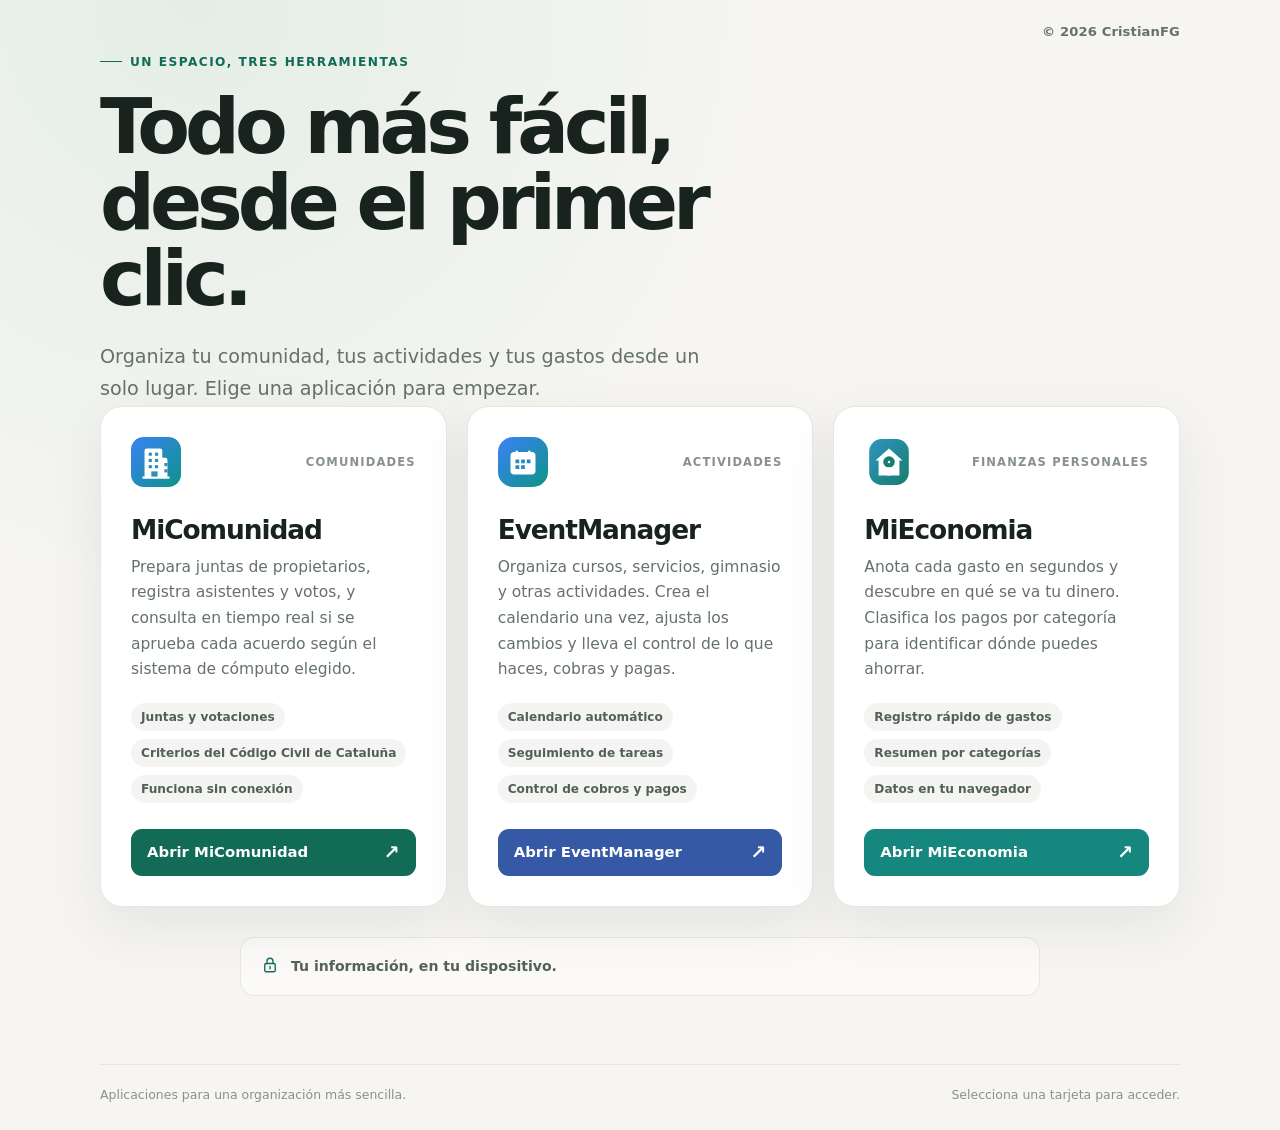
==== index.html @ 5365e288 "actualizacion" ====
<!doctype html>
<html lang="es">
<head>
  <meta charset="utf-8">
  <meta name="viewport" content="width=device-width, initial-scale=1">
  <meta name="theme-color" content="#f6f5f1">
  <meta name="description" content="Accede a MiComunidad para gestionar juntas, EventManager para organizar actividades y MiEconomia para controlar gastos.">
  <title>Mis aplicaciones</title>
  <style>
    :root {
      color-scheme: light;
      --ink: #18221f;
      --muted: #65716b;
      --paper: #f6f5f1;
      --card: #fff;
      --line: #e6e7e1;
      --green: #126b55;
      --green-dark: #0d503f;
      --blue: #3659a6;
      --blue-dark: #294786;
      --teal: #16877f;
      --teal-dark: #116c65;
      --shadow: 0 20px 55px rgba(28, 42, 36, .08);
    }
    * { box-sizing: border-box; }
    body {
      margin: 0;
      min-height: 100vh;
      background: radial-gradient(ellipse at 15% 0%, #e4eee6 0, transparent 36rem), var(--paper);
      color: var(--ink);
      font-family: Inter, ui-sans-serif, system-ui, -apple-system, BlinkMacSystemFont, "Segoe UI", sans-serif;
      -webkit-font-smoothing: antialiased;
    }
    .page { width: min(1080px, calc(100% - 40px)); margin: 0 auto; padding: 24px 0 28px; }
    header { display: flex; width: 100%; justify-content: flex-end; align-items: center; font-size: .82rem; font-weight: 650; letter-spacing: .01em; }
    .copyright { color: #65716b; text-align: right; }
    main { padding: 8px 0 68px; }
    .eyebrow { display: inline-flex; align-items: center; gap: 8px; margin: 0 0 20px; color: var(--green); font-size: .76rem; font-weight: 750; letter-spacing: .12em; text-transform: uppercase; }
    .eyebrow::before { content: ""; width: 22px; height: 1px; background: currentColor; }
    h1 { max-width: 760px; margin: 0; font-size: clamp(2.65rem, 6vw, 5.2rem); line-height: .99; letter-spacing: -.065em; font-weight: 730; }
    .intro { max-width: 620px; margin: 24px 0 0; color: var(--muted); font-size: clamp(1.03rem, 2vw, 1.2rem); line-height: 1.7; }
    .apps { display: grid; grid-template-columns: repeat(3, minmax(0, 1fr)); gap: 20px; }
    .card { display: flex; min-height: 348px; flex-direction: column; padding: 30px; overflow: hidden; background: var(--card); border: 1px solid var(--line); border-radius: 22px; box-shadow: var(--shadow); }
    .card-top { display: flex; align-items: center; justify-content: space-between; }
    .icon { display: grid; width: 50px; height: 50px; place-items: center; border-radius: 15px; }
    .icon svg { width: 50px; height: 50px; }
    .events .icon svg { width: 30px; height: 30px; }
    .community .icon { color: var(--green); background: transparent; }
    .events .icon { color: #fff; background: linear-gradient(135deg, #3b82f6, #0d9488); }
    .category { color: #88918b; font-size: .72rem; font-weight: 700; letter-spacing: .1em; text-transform: uppercase; }
    h2 { margin: 27px 0 10px; font-size: 1.65rem; letter-spacing: -.04em; }
    .description { margin: 0; color: var(--muted); line-height: 1.65; font-size: .97rem; }
    .features { display: flex; flex-wrap: wrap; gap: 8px; margin: 20px 0 26px; padding: 0; list-style: none; }
    .features li { padding: 7px 10px; color: #52605a; background: #f4f5f2; border-radius: 999px; font-size: .76rem; font-weight: 600; }
    .action { display: flex; align-items: center; justify-content: space-between; gap: 12px; width: 100%; margin-top: auto; padding: 14px 16px; color: #fff; border-radius: 11px; text-decoration: none; font-size: .93rem; font-weight: 700; transition: transform .16s ease, background .16s ease; }
    .community .action { background: var(--green); }
    .community .action:hover { background: var(--green-dark); }
    .events .action { background: var(--blue); }
    .events .action:hover { background: var(--blue-dark); }
    .action:hover { transform: translateY(-2px); }
    .action:focus-visible { outline: 3px solid #d3a62e; outline-offset: 3px; }
    .arrow { font-size: 1.2rem; line-height: 1; }
    .note { display: flex; align-items: flex-start; gap: 12px; max-width: 800px; margin: 30px auto 0; padding: 17px 20px; color: #53615a; border: 1px solid #e5e8e1; border-radius: 14px; background: rgba(255,255,255,.58); font-size: .88rem; line-height: 1.6; }
    .note svg { flex: none; width: 18px; height: 18px; margin-top: 1px; color: var(--green); }
    footer { display: flex; justify-content: space-between; gap: 16px; padding-top: 22px; color: #89918c; border-top: 1px solid var(--line); font-size: .78rem; }
    .economy .icon { background: transparent; }
    .economy .action { background: var(--teal); }
    .economy .action:hover { background: var(--teal-dark); }
    @media (max-width: 900px) { .apps { grid-template-columns: repeat(2, minmax(0, 1fr)); } }
    @media (max-width: 700px) {
      .page { width: min(100% - 28px, 540px); padding-top: 20px; }
      main { padding: 8px 0 42px; }
      .apps { grid-template-columns: 1fr; }
      .card { min-height: 0; padding: 24px; }
      h2 { margin-top: 22px; }
      footer { flex-direction: column; gap: 5px; }
    }
    @media (prefers-reduced-motion: reduce) { *, *::before, *::after { scroll-behavior: auto !important; transition-duration: .01ms !important; } }
  </style>
</head>
<body>
  <div class="page">
    <header class="copyright">© 2026 CristianFG</header>

    <main>
      <p class="eyebrow">Un espacio, tres herramientas</p>
      <h1>Todo más fácil,<br>desde el primer clic.</h1>
      <p class="intro">Organiza tu comunidad, tus actividades y tus gastos desde un solo lugar. Elige una aplicación para empezar.</p>

      <section class="apps" aria-label="Aplicaciones disponibles">
        <article class="card community">
          <div class="card-top">
            <span class="icon" aria-hidden="true">
              <svg xmlns="http://www.w3.org/2000/svg" viewBox="0 0 48 48" aria-hidden="true"><defs><linearGradient id="community-gradient" x1="0" y1="0" x2="1" y2="1"><stop offset="0" stop-color="#3b82f6"/><stop offset="1" stop-color="#0d9488"/></linearGradient></defs><rect width="48" height="48" rx="12" fill="url(#community-gradient)"/><path fill="#fff" d="M13 38V13a2 2 0 0 1 2-2h13a2 2 0 0 1 2 2v7h3a2 2 0 0 1 2 2v16h2v2H11v-2z"/><g fill="#2b8fb8"><rect x="17" y="15" width="3" height="3"/><rect x="23" y="15" width="3" height="3"/><rect x="17" y="21" width="3" height="3"/><rect x="23" y="21" width="3" height="3"/><rect x="17" y="27" width="3" height="3"/><rect x="23" y="27" width="3" height="3"/><rect x="32" y="25" width="3" height="3"/><rect x="32" y="31" width="3" height="3"/><rect x="19.5" y="33" width="6" height="5"/></g></svg>
            </span>
            <span class="category">Comunidades</span>
          </div>
          <h2>MiComunidad</h2>
          <p class="description">Prepara juntas de propietarios, registra asistentes y votos, y consulta en tiempo real si se aprueba cada acuerdo según el sistema de cómputo elegido.</p>
          <ul class="features" aria-label="Características">
            <li>Juntas y votaciones</li><li>Criterios del Código Civil de Cataluña</li><li>Funciona sin conexión</li>
          </ul>
          <a class="action" href="./docs/micomunidad/MiComunidad_Demo_Vo.html"><span>Abrir MiComunidad</span><span class="arrow" aria-hidden="true">↗</span></a>
        </article>

        <article class="card events">
          <div class="card-top">
            <span class="icon" aria-hidden="true">
              <svg viewBox="0 0 24 24" width="30" height="30" fill="#fff" fill-rule="evenodd" aria-hidden="true"><path d="M6 4V3h2v1h8V3h2v1h1a3 3 0 0 1 3 3v12a3 3 0 0 1-3 3H5a3 3 0 0 1-3-3V7a3 3 0 0 1 3-3h1ZM6 10h3v3H6ZM10.5 10h3v3h-3ZM15 10h3v3h-3ZM6 14.5h3v3H6ZM10.5 14.5h3v3h-3Z"/></svg>
            </span>
            <span class="category">Actividades</span>
          </div>
          <h2>EventManager</h2>
          <p class="description">Organiza cursos, servicios, gimnasio y otras actividades. Crea el calendario una vez, ajusta los cambios y lleva el control de lo que haces, cobras y pagas.</p>
          <ul class="features" aria-label="Características">
            <li>Calendario automático</li><li>Seguimiento de tareas</li><li>Control de cobros y pagos</li>
          </ul>
          <a class="action" href="./docs/eventmanager/EventManager_Demo_Vo.html"><span>Abrir EventManager</span><span class="arrow" aria-hidden="true">↗</span></a>
        </article>
        <article class="card economy">
          <div class="card-top">
            <span class="icon" aria-hidden="true">
              <svg xmlns="http://www.w3.org/2000/svg" viewBox="0 0 48 48" aria-hidden="true"><defs><linearGradient id="economy-gradient" x1="0" y1="0" x2="1" y2="1"><stop offset="0" stop-color="#3193c2"/><stop offset="1" stop-color="#147f6d"/></linearGradient></defs><rect x="5" y="2" width="38" height="44" rx="12" fill="url(#economy-gradient)"/><path fill="#fff" d="M11 22.5 24 11l13 11.5h-3V37H14V22.5z"/><circle cx="24" cy="24" r="5.5" fill="#147f6d"/><path fill="#fff" d="M22 29h4v8h-4z"/><circle cx="24" cy="24" r="1.2" fill="#fff"/></svg>
            </span>
            <span class="category">Finanzas personales</span>
          </div>
          <h2>MiEconomia</h2>
          <p class="description">Anota cada gasto en segundos y descubre en qué se va tu dinero. Clasifica los pagos por categoría para identificar dónde puedes ahorrar.</p>
          <ul class="features" aria-label="Características">
            <li>Registro rápido de gastos</li><li>Resumen por categorías</li><li>Datos en tu navegador</li>
          </ul>
          <a class="action" href="./docs/mieconomia/MiEconomia_Vo.html"><span>Abrir MiEconomia</span><span class="arrow" aria-hidden="true">↗</span></a>
        </article>
      </section>

      <aside class="note">
        <svg viewBox="0 0 24 24" fill="none" stroke="currentColor" stroke-width="1.8" stroke-linecap="round" stroke-linejoin="round" aria-hidden="true"><rect x="5" y="10" width="14" height="11" rx="2"/><path d="M8 10V7a4 4 0 1 1 8 0v3M12 14v3"/></svg>
        <span><strong>Tu información, en tu dispositivo.</strong></span>
      </aside>
    </main>

    <footer>
      <span>Aplicaciones para una organización más sencilla.</span>
      <span>Selecciona una tarjeta para acceder.</span>
    </footer>
  </div>
</body>
</html>
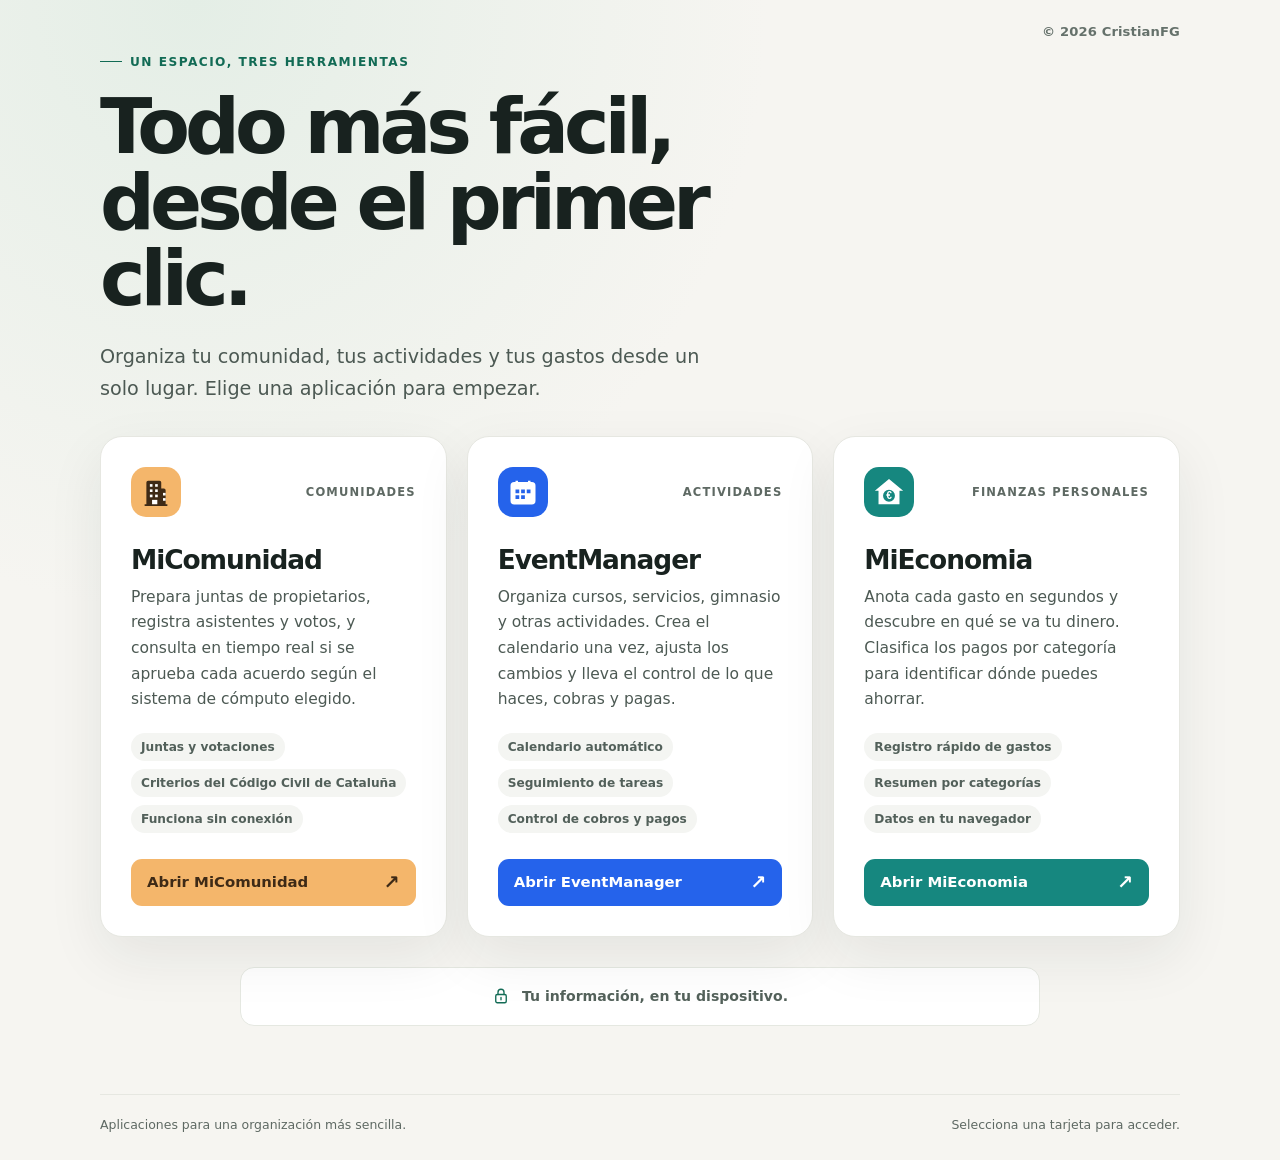
==== commit ef403856: "actualizacion" ====
--- a/index.html
+++ b/index.html
@@ -10,7 +10,7 @@
     :root {
       color-scheme: light;
       --ink: #18221f;
-      --muted: #65716b;
+      --muted: #4c5953;
       --paper: #f6f5f1;
       --card: #fff;
       --line: #e6e7e1;
@@ -39,33 +39,34 @@
     .eyebrow::before { content: ""; width: 22px; height: 1px; background: currentColor; }
     h1 { max-width: 760px; margin: 0; font-size: clamp(2.65rem, 6vw, 5.2rem); line-height: .99; letter-spacing: -.065em; font-weight: 730; }
     .intro { max-width: 620px; margin: 24px 0 0; color: var(--muted); font-size: clamp(1.03rem, 2vw, 1.2rem); line-height: 1.7; }
-    .apps { display: grid; grid-template-columns: repeat(3, minmax(0, 1fr)); gap: 20px; }
+    .apps { display: grid; grid-template-columns: repeat(3, minmax(0, 1fr)); gap: 20px; margin-top: 30px; }
     .card { display: flex; min-height: 348px; flex-direction: column; padding: 30px; overflow: hidden; background: var(--card); border: 1px solid var(--line); border-radius: 22px; box-shadow: var(--shadow); }
     .card-top { display: flex; align-items: center; justify-content: space-between; }
-    .icon { display: grid; width: 50px; height: 50px; place-items: center; border-radius: 15px; }
-    .icon svg { width: 50px; height: 50px; }
-    .events .icon svg { width: 30px; height: 30px; }
-    .community .icon { color: var(--green); background: transparent; }
-    .events .icon { color: #fff; background: linear-gradient(135deg, #3b82f6, #0d9488); }
-    .category { color: #88918b; font-size: .72rem; font-weight: 700; letter-spacing: .1em; text-transform: uppercase; }
+    .icon { display: grid; flex: 0 0 50px; width: 50px; height: 50px; place-items: center; overflow: hidden; border-radius: 15px; }
+    .icon svg { width: 30px; height: 30px; }
+    .community .icon svg { width: 42px; height: 42px; }
+    .economy .icon svg { width: 34px; height: 34px; }
+    .community .icon { color: #3e2a16; background: #f4b66b; }
+    .events .icon { color: #fff; background: #2563eb; }
+    .category { color: #5e6963; font-size: .72rem; font-weight: 700; letter-spacing: .1em; text-transform: uppercase; }
     h2 { margin: 27px 0 10px; font-size: 1.65rem; letter-spacing: -.04em; }
     .description { margin: 0; color: var(--muted); line-height: 1.65; font-size: .97rem; }
     .features { display: flex; flex-wrap: wrap; gap: 8px; margin: 20px 0 26px; padding: 0; list-style: none; }
     .features li { padding: 7px 10px; color: #52605a; background: #f4f5f2; border-radius: 999px; font-size: .76rem; font-weight: 600; }
-    .action { display: flex; align-items: center; justify-content: space-between; gap: 12px; width: 100%; margin-top: auto; padding: 14px 16px; color: #fff; border-radius: 11px; text-decoration: none; font-size: .93rem; font-weight: 700; transition: transform .16s ease, background .16s ease; }
-    .community .action { background: var(--green); }
-    .community .action:hover { background: var(--green-dark); }
-    .events .action { background: var(--blue); }
-    .events .action:hover { background: var(--blue-dark); }
-    .action:hover { transform: translateY(-2px); }
+    .action { display: flex; align-items: center; justify-content: space-between; gap: 12px; width: 100%; margin-top: auto; padding: 14px 16px; color: #fff; border-radius: 11px; text-decoration: none; font-size: .93rem; font-weight: 700; transition: transform .16s ease, background .16s ease, box-shadow .16s ease; }
+    .community .action { color: #3e2a16; background: #f4b66b; }
+    .community .action:hover { background: #c66b16; }
+    .events .action { background: #2563eb; }
+    .events .action:hover { background: #123b9c; }
+    .action:hover { transform: translateY(-2px); outline: 2px solid #18221f; outline-offset: 2px; }
     .action:focus-visible { outline: 3px solid #d3a62e; outline-offset: 3px; }
     .arrow { font-size: 1.2rem; line-height: 1; }
-    .note { display: flex; align-items: flex-start; gap: 12px; max-width: 800px; margin: 30px auto 0; padding: 17px 20px; color: #53615a; border: 1px solid #e5e8e1; border-radius: 14px; background: rgba(255,255,255,.58); font-size: .88rem; line-height: 1.6; }
-    .note svg { flex: none; width: 18px; height: 18px; margin-top: 1px; color: var(--green); }
-    footer { display: flex; justify-content: space-between; gap: 16px; padding-top: 22px; color: #89918c; border-top: 1px solid var(--line); font-size: .78rem; }
-    .economy .icon { background: transparent; }
+    .note { display: flex; align-items: center; justify-content: center; gap: 12px; text-align: center; max-width: 800px; margin: 30px auto 0; padding: 17px 20px; color: #53615a; border: 1px solid #e5e8e1; border-radius: 14px; background: #fff; font-size: .88rem; line-height: 1.6; }
+    .note svg { flex: none; width: 18px; height: 18px; margin-top: 0; color: var(--green); }
+    footer { display: flex; justify-content: space-between; gap: 16px; padding-top: 22px; color: #5e6963; border-top: 1px solid var(--line); font-size: .78rem; }
+    .economy .icon { color: #fff; background: var(--teal); }
     .economy .action { background: var(--teal); }
-    .economy .action:hover { background: var(--teal-dark); }
+    .economy .action:hover { background: #07554f; }
     @media (max-width: 900px) { .apps { grid-template-columns: repeat(2, minmax(0, 1fr)); } }
     @media (max-width: 700px) {
       .page { width: min(100% - 28px, 540px); padding-top: 20px; }
@@ -91,7 +92,7 @@
         <article class="card community">
           <div class="card-top">
             <span class="icon" aria-hidden="true">
-              <svg xmlns="http://www.w3.org/2000/svg" viewBox="0 0 48 48" aria-hidden="true"><defs><linearGradient id="community-gradient" x1="0" y1="0" x2="1" y2="1"><stop offset="0" stop-color="#3b82f6"/><stop offset="1" stop-color="#0d9488"/></linearGradient></defs><rect width="48" height="48" rx="12" fill="url(#community-gradient)"/><path fill="#fff" d="M13 38V13a2 2 0 0 1 2-2h13a2 2 0 0 1 2 2v7h3a2 2 0 0 1 2 2v16h2v2H11v-2z"/><g fill="#2b8fb8"><rect x="17" y="15" width="3" height="3"/><rect x="23" y="15" width="3" height="3"/><rect x="17" y="21" width="3" height="3"/><rect x="23" y="21" width="3" height="3"/><rect x="17" y="27" width="3" height="3"/><rect x="23" y="27" width="3" height="3"/><rect x="32" y="25" width="3" height="3"/><rect x="32" y="31" width="3" height="3"/><rect x="19.5" y="33" width="6" height="5"/></g></svg>
+              <svg xmlns="http://www.w3.org/2000/svg" viewBox="0 0 48 48" aria-hidden="true"><path fill="#3e2a16" d="M13 38V13a2 2 0 0 1 2-2h13a2 2 0 0 1 2 2v7h3a2 2 0 0 1 2 2v16h2v2H11v-2z"/><g fill="#fff"><rect x="17" y="15" width="3" height="3"/><rect x="23" y="15" width="3" height="3"/><rect x="17" y="21" width="3" height="3"/><rect x="23" y="21" width="3" height="3"/><rect x="17" y="27" width="3" height="3"/><rect x="23" y="27" width="3" height="3"/><rect x="32" y="25" width="3" height="3"/><rect x="32" y="31" width="3" height="3"/><rect x="19.5" y="33" width="6" height="5"/></g></svg>
             </span>
             <span class="category">Comunidades</span>
           </div>
@@ -120,7 +121,7 @@
         <article class="card economy">
           <div class="card-top">
             <span class="icon" aria-hidden="true">
-              <svg xmlns="http://www.w3.org/2000/svg" viewBox="0 0 48 48" aria-hidden="true"><defs><linearGradient id="economy-gradient" x1="0" y1="0" x2="1" y2="1"><stop offset="0" stop-color="#3193c2"/><stop offset="1" stop-color="#147f6d"/></linearGradient></defs><rect x="5" y="2" width="38" height="44" rx="12" fill="url(#economy-gradient)"/><path fill="#fff" d="M11 22.5 24 11l13 11.5h-3V37H14V22.5z"/><circle cx="24" cy="24" r="5.5" fill="#147f6d"/><path fill="#fff" d="M22 29h4v8h-4z"/><circle cx="24" cy="24" r="1.2" fill="#fff"/></svg>
+              <svg xmlns="http://www.w3.org/2000/svg" viewBox="0 0 24 24" aria-hidden="true"><path fill="#fff" fill-rule="evenodd" d="M12 2.8 2 11.2h2.6v9.4h14.8v-9.4H22zM12 10.4a4.2 4.2 0 1 0 0 8.4 4.2 4.2 0 1 0 0-8.4z"/><text x="12" y="17.25" fill="#fff" font-family="Arial, sans-serif" font-size="7.2" font-weight="700" text-anchor="middle">€</text></svg>
             </span>
             <span class="category">Finanzas personales</span>
           </div>
@@ -157,3 +158,11 @@
 
 
 
+
+
+
+
+
+
+
+
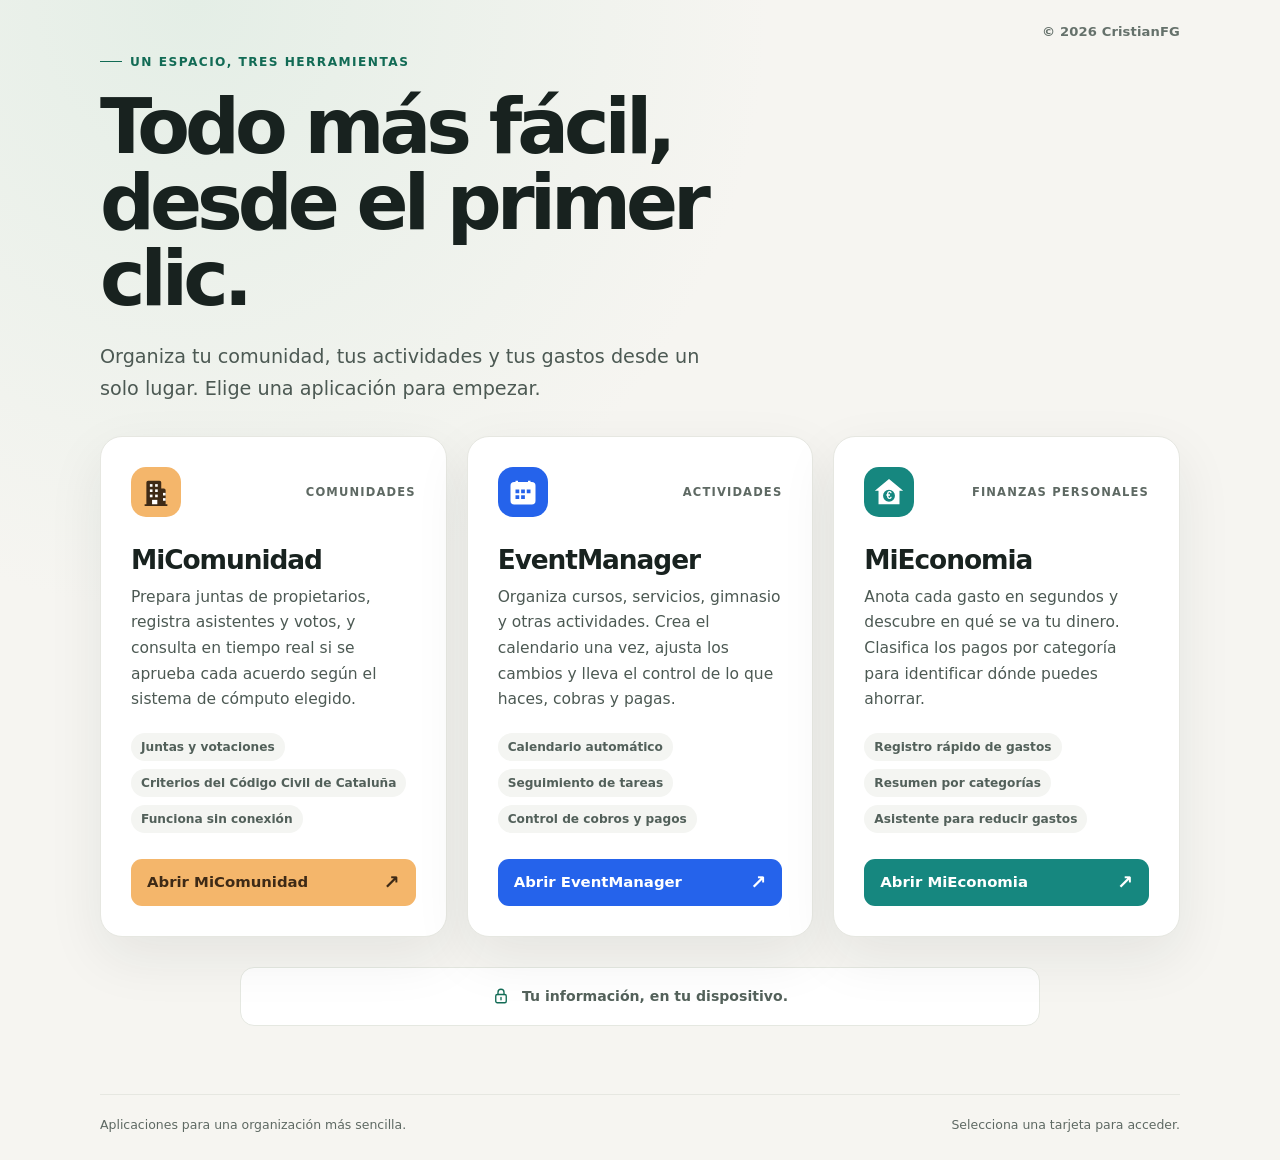
==== commit ac9ffdb7: "Only DEMO version" ====
--- a/index.html
+++ b/index.html
@@ -128,9 +128,9 @@
           <h2>MiEconomia</h2>
           <p class="description">Anota cada gasto en segundos y descubre en qué se va tu dinero. Clasifica los pagos por categoría para identificar dónde puedes ahorrar.</p>
           <ul class="features" aria-label="Características">
-            <li>Registro rápido de gastos</li><li>Resumen por categorías</li><li>Datos en tu navegador</li>
+            <li>Registro rápido de gastos</li><li>Resumen por categorías</li><li>Asistente para reducir gastos</li>
           </ul>
-          <a class="action" href="./docs/mieconomia/MiEconomia_Vo.html"><span>Abrir MiEconomia</span><span class="arrow" aria-hidden="true">↗</span></a>
+          <a class="action" href="./docs/mieconomia/MiEconomia_Demo.html"><span>Abrir MiEconomia</span><span class="arrow" aria-hidden="true">↗</span></a>
         </article>
       </section>
 
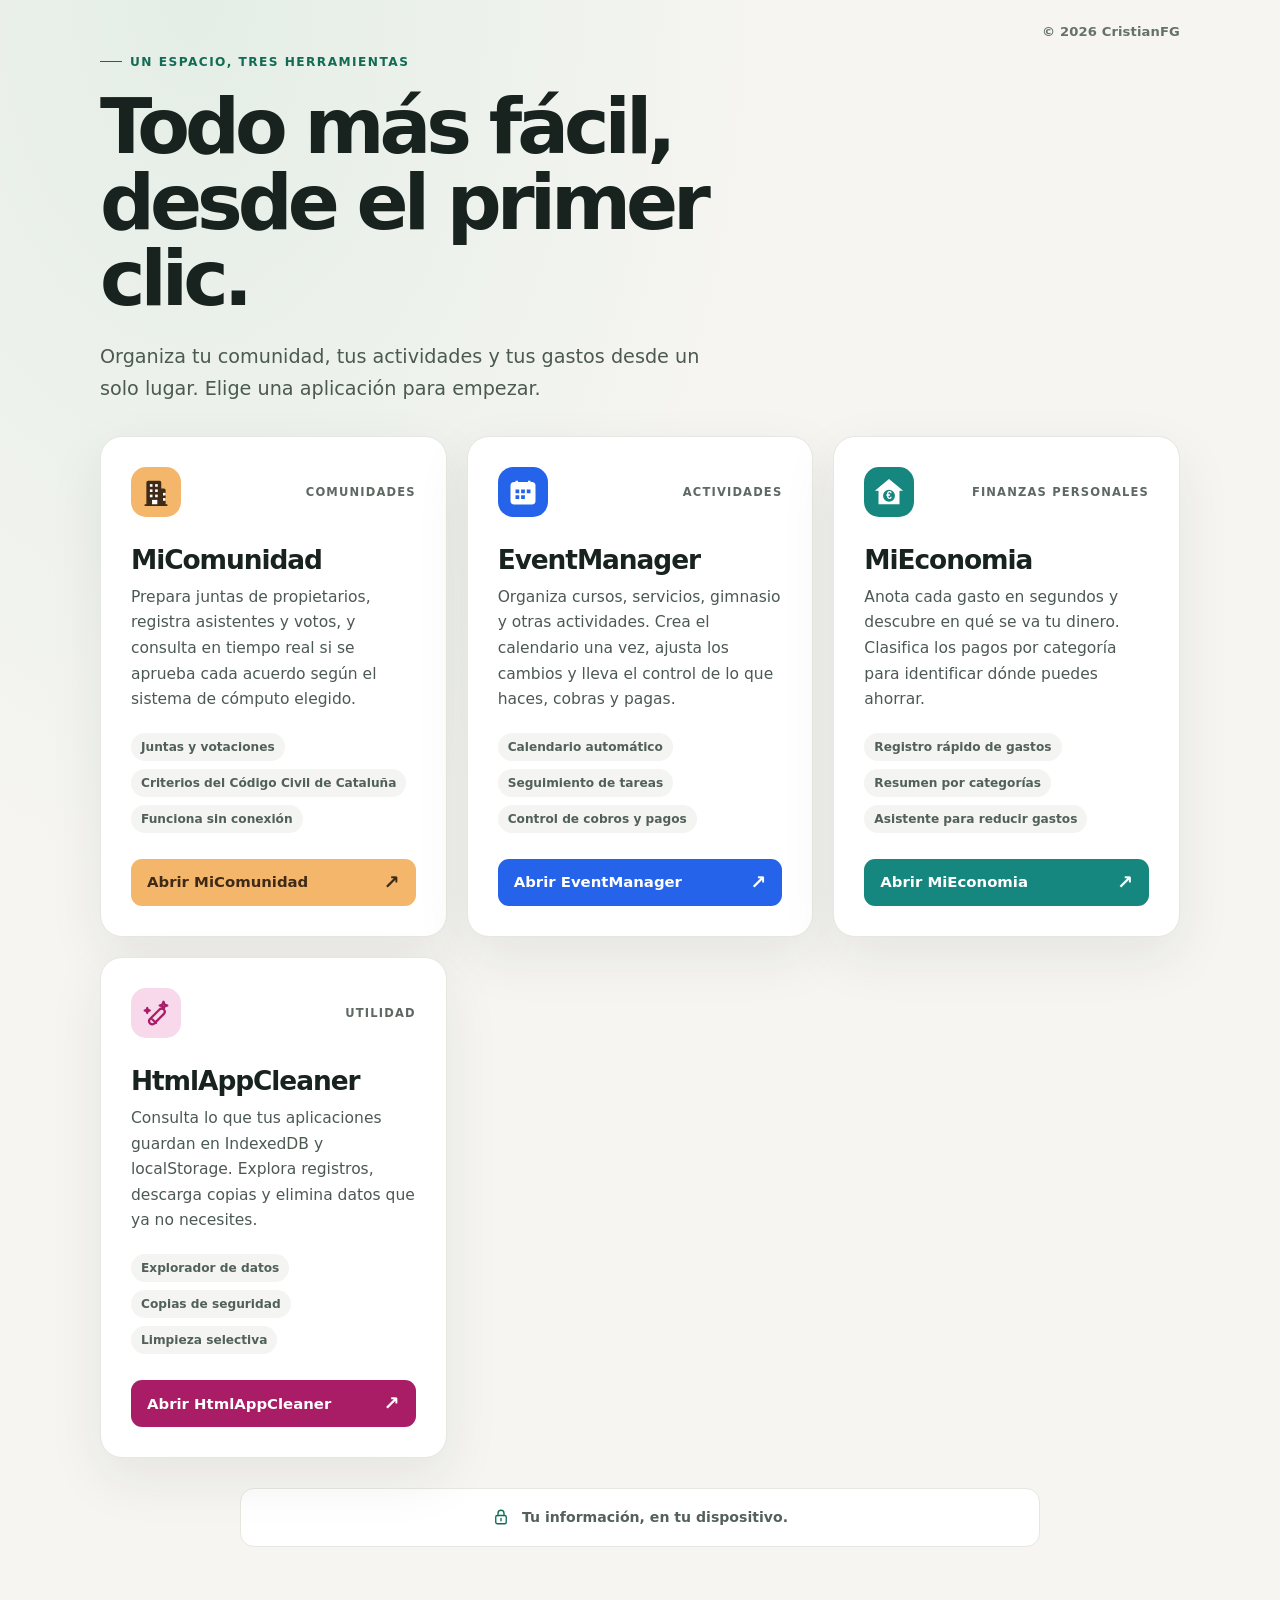
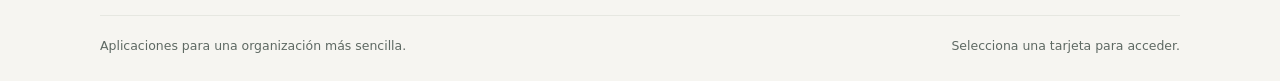
==== commit bd6c0dac: "Primera subida de HtmlAppCleaner" ====
--- a/index.html
+++ b/index.html
@@ -130,7 +130,21 @@
           <ul class="features" aria-label="Características">
             <li>Registro rápido de gastos</li><li>Resumen por categorías</li><li>Asistente para reducir gastos</li>
           </ul>
-          <a class="action" href="./docs/mieconomia/MiEconomia_Demo.html"><span>Abrir MiEconomia</span><span class="arrow" aria-hidden="true">↗</span></a>
+          <a class="action" href="./docs/mieconomia/MiEconomia_Demo_Vo.html"><span>Abrir MiEconomia</span><span class="arrow" aria-hidden="true">↗</span></a>
+        </article>
+        <article class="card" style="--green:#a91d67">
+          <div class="card-top">
+            <span class="icon" style="color:#a91d67;background:#f8d9eb" aria-hidden="true">
+              <svg viewBox="0 0 24 24" fill="none" stroke="currentColor" stroke-width="1.8" stroke-linecap="round" stroke-linejoin="round"><path d="m7 17 8-8a2.5 2.5 0 0 1 3.5 3.5l-8 8A2.5 2.5 0 0 1 7 17Zm1-1 4 4M18 3l.8 2.2L21 6l-2.2.8L18 9l-.8-2.2L15 6l2.2-.8L18 3ZM5 8l.5 1.5L7 10l-1.5.5L5 12l-.5-1.5L3 10l1.5-.5L5 8Z"/></svg>
+            </span>
+            <span class="category">Utilidad</span>
+          </div>
+          <h2>HtmlAppCleaner</h2>
+          <p class="description">Consulta lo que tus aplicaciones guardan en IndexedDB y localStorage. Explora registros, descarga copias y elimina datos que ya no necesites.</p>
+          <ul class="features" aria-label="Características">
+            <li>Explorador de datos</li><li>Copias de seguridad</li><li>Limpieza selectiva</li>
+          </ul>
+          <a class="action" style="background:#a91d67" href="./docs/htmlappcleaner/HtmlAppCleaner.html"><span>Abrir HtmlAppCleaner</span><span class="arrow" aria-hidden="true">↗</span></a>
         </article>
       </section>
 
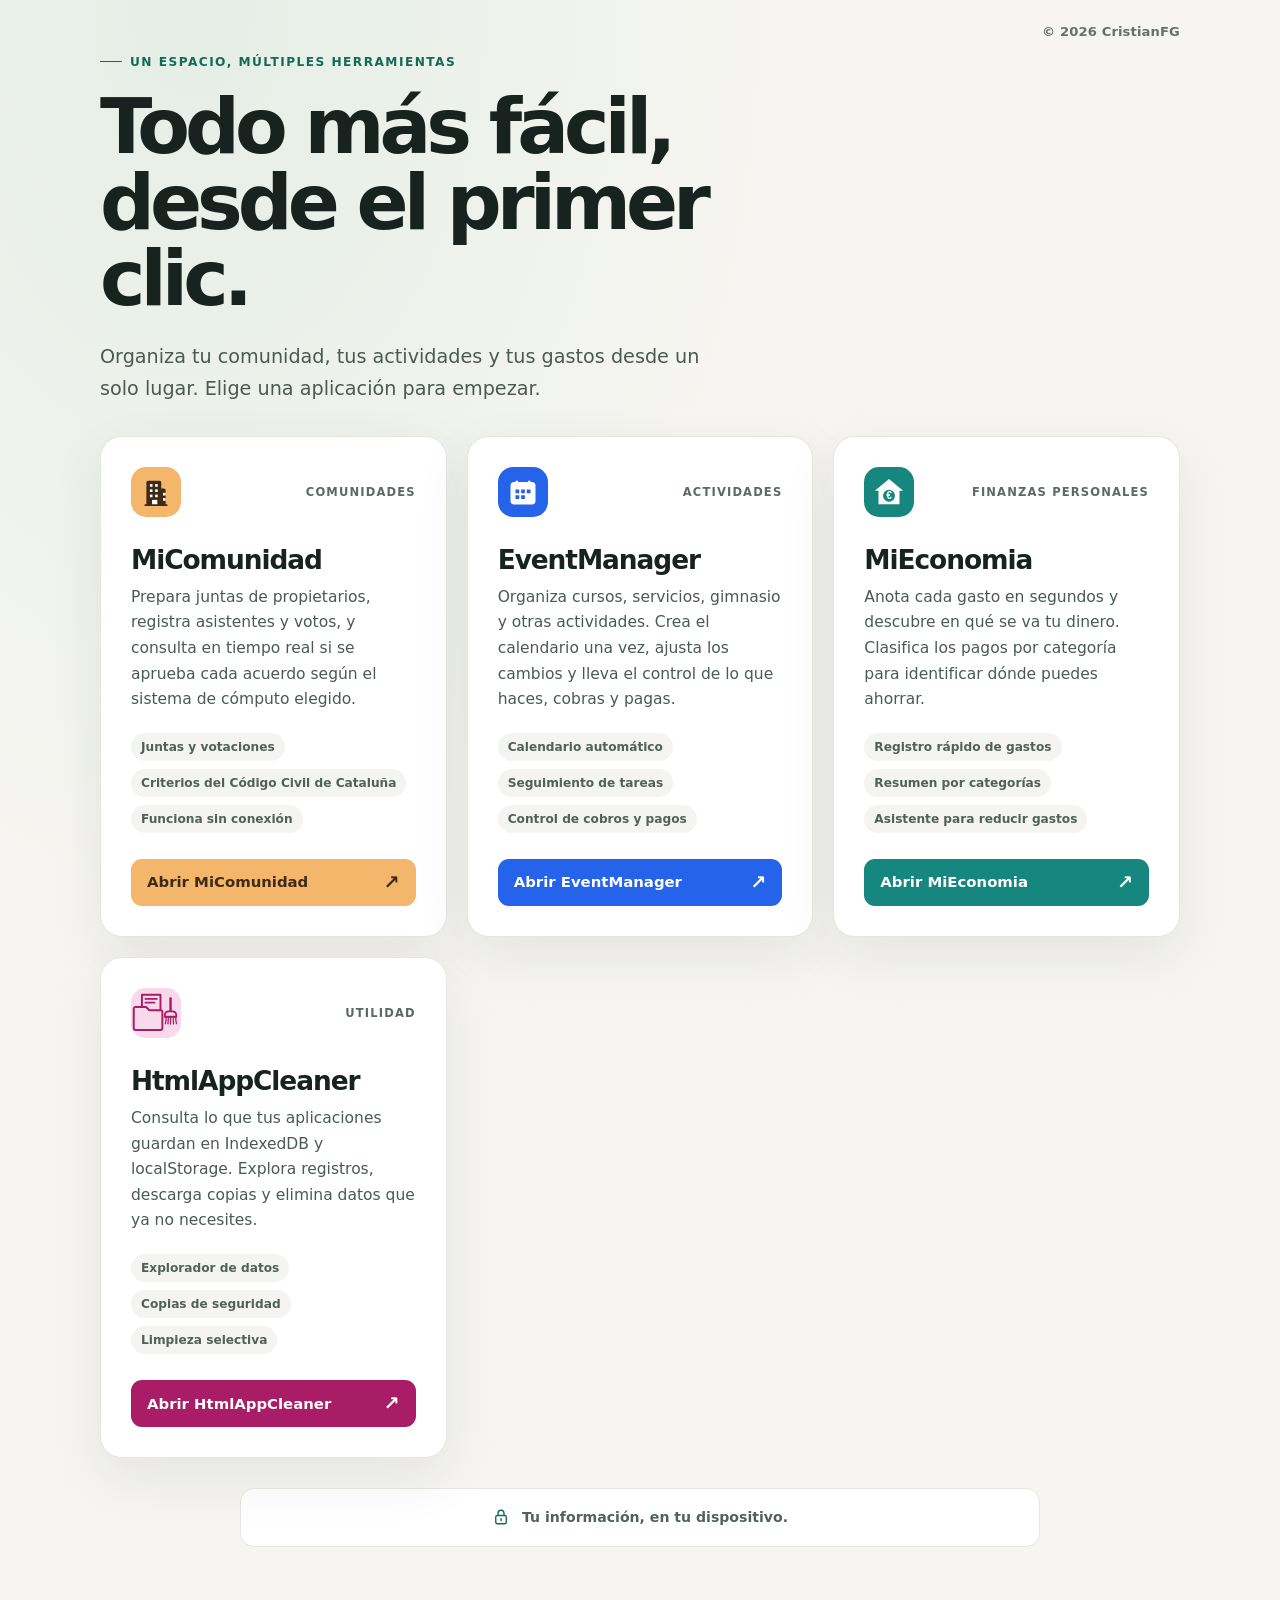
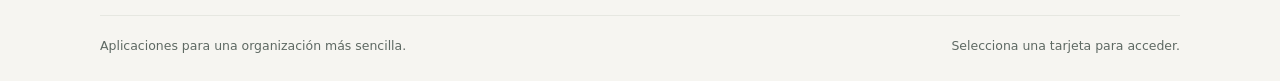
==== commit e2614f6d: "Update index.html" ====
--- a/index.html
+++ b/index.html
@@ -84,7 +84,7 @@
     <header class="copyright">© 2026 CristianFG</header>
 
     <main>
-      <p class="eyebrow">Un espacio, tres herramientas</p>
+      <p class="eyebrow">Un espacio, múltiples herramientas</p>
       <h1>Todo más fácil,<br>desde el primer clic.</h1>
       <p class="intro">Organiza tu comunidad, tus actividades y tus gastos desde un solo lugar. Elige una aplicación para empezar.</p>
 
@@ -135,7 +135,7 @@
         <article class="card" style="--green:#a91d67">
           <div class="card-top">
             <span class="icon" style="color:#a91d67;background:#f8d9eb" aria-hidden="true">
-              <svg viewBox="0 0 24 24" fill="none" stroke="currentColor" stroke-width="1.8" stroke-linecap="round" stroke-linejoin="round"><path d="m7 17 8-8a2.5 2.5 0 0 1 3.5 3.5l-8 8A2.5 2.5 0 0 1 7 17Zm1-1 4 4M18 3l.8 2.2L21 6l-2.2.8L18 9l-.8-2.2L15 6l2.2-.8L18 3ZM5 8l.5 1.5L7 10l-1.5.5L5 12l-.5-1.5L3 10l1.5-.5L5 8Z"/></svg>
+              <img src="./docs/htmlappcleaner/icons/htmlappcleaner.svg" alt="" style="display:block;width:50px;height:50px">
             </span>
             <span class="category">Utilidad</span>
           </div>
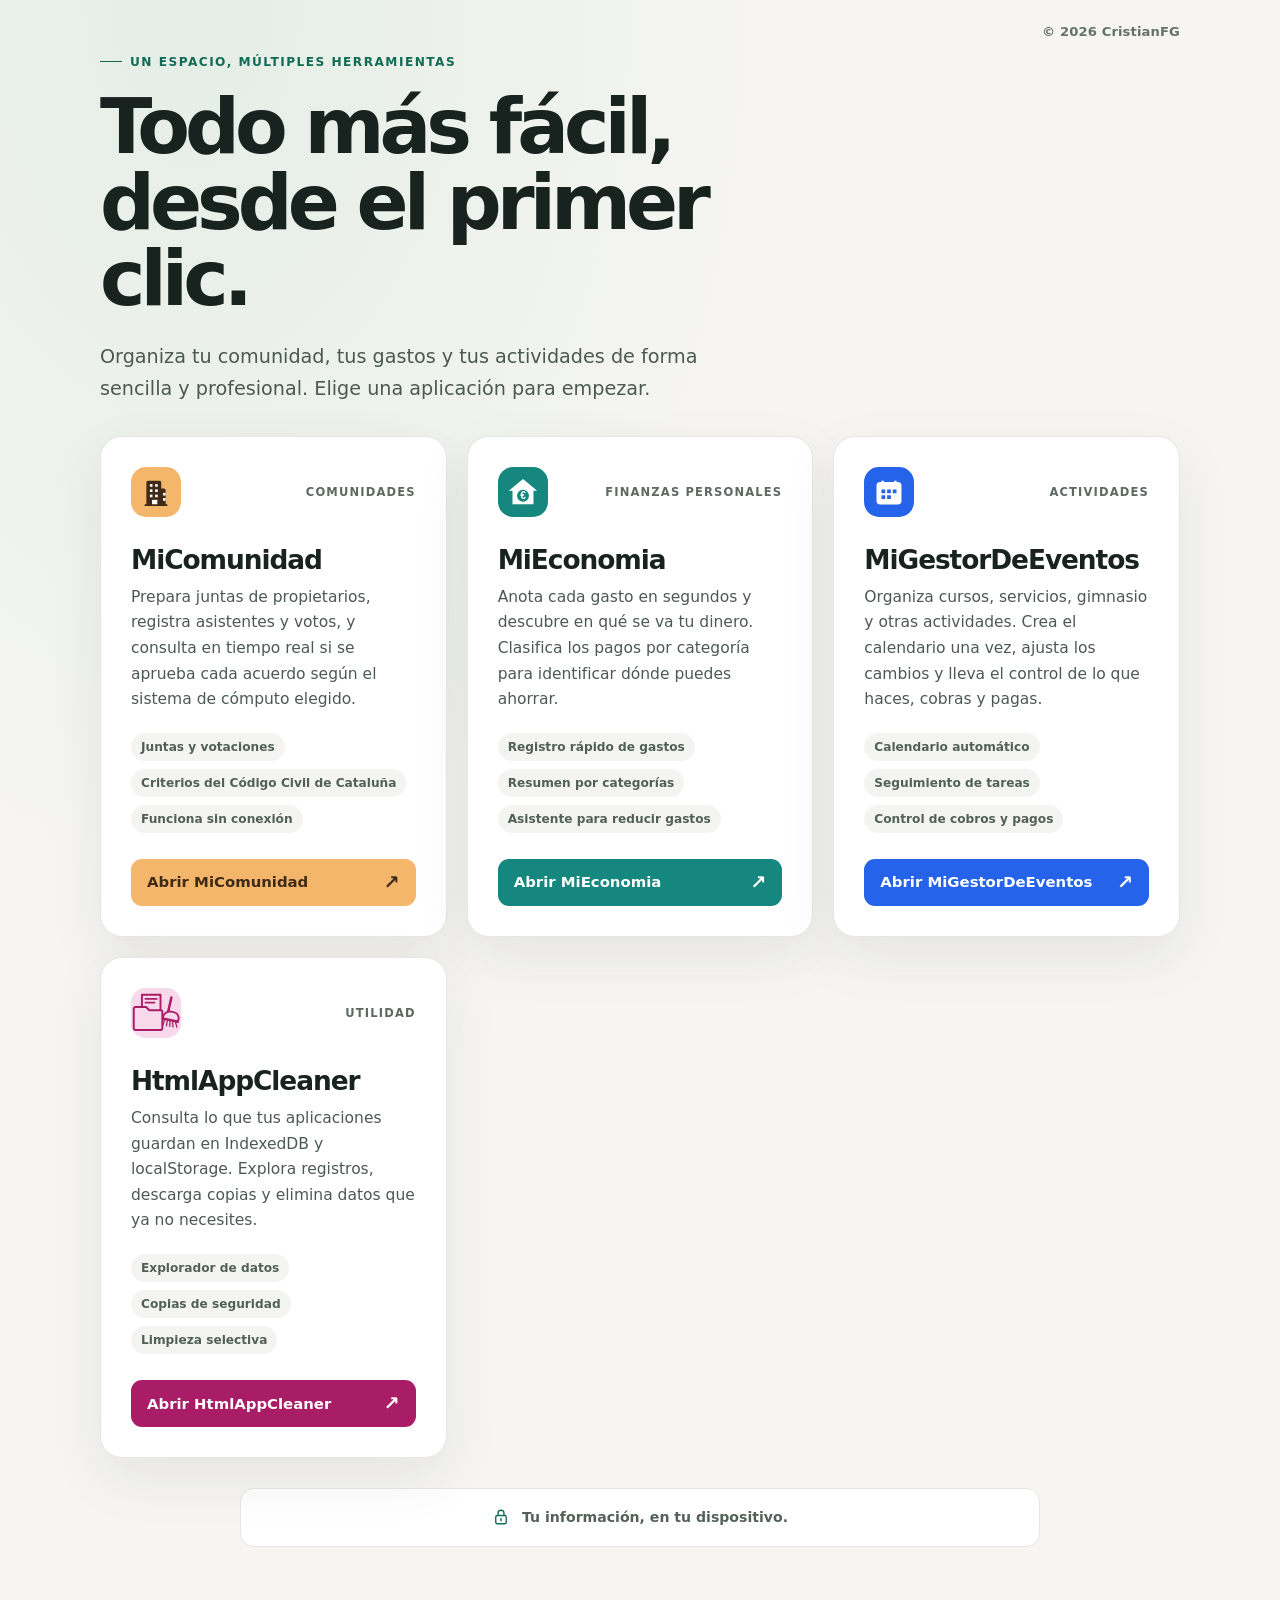
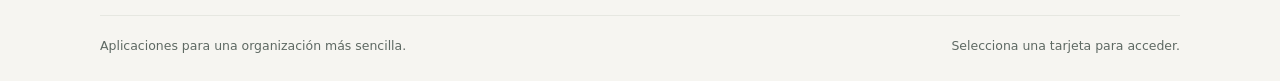
==== commit 53112f03: "Subo las versiones PWA de todas las aplicaciones" ====
--- a/index.html
+++ b/index.html
@@ -4,7 +4,7 @@
   <meta charset="utf-8">
   <meta name="viewport" content="width=device-width, initial-scale=1">
   <meta name="theme-color" content="#f6f5f1">
-  <meta name="description" content="Accede a MiComunidad para gestionar juntas, EventManager para organizar actividades y MiEconomia para controlar gastos.">
+  <meta name="description" content="Accede a MiComunidad para gestionar juntas, MiEconomia para controlar gastos, MiGestorDeEventos para organizar actividades y HtmlAppCleaner para gestionar datos de aplicaciones.">
   <title>Mis aplicaciones</title>
   <style>
     :root {
@@ -86,7 +86,7 @@
     <main>
       <p class="eyebrow">Un espacio, múltiples herramientas</p>
       <h1>Todo más fácil,<br>desde el primer clic.</h1>
-      <p class="intro">Organiza tu comunidad, tus actividades y tus gastos desde un solo lugar. Elige una aplicación para empezar.</p>
+      <p class="intro">Organiza tu comunidad, tus gastos y tus actividades de forma sencilla y profesional. Elige una aplicación para empezar.</p>
 
       <section class="apps" aria-label="Aplicaciones disponibles">
         <article class="card community">
@@ -101,23 +101,9 @@
           <ul class="features" aria-label="Características">
             <li>Juntas y votaciones</li><li>Criterios del Código Civil de Cataluña</li><li>Funciona sin conexión</li>
           </ul>
-          <a class="action" href="./docs/micomunidad/MiComunidad_Demo_Vo.html"><span>Abrir MiComunidad</span><span class="arrow" aria-hidden="true">↗</span></a>
+          <a class="action" href="./docs/micomunidad_pwa/micomunidad_demo/MiComunidad_Demo.html" target="MiComunidad"><span>Abrir MiComunidad</span><span class="arrow" aria-hidden="true">↗</span></a>
         </article>
 
-        <article class="card events">
-          <div class="card-top">
-            <span class="icon" aria-hidden="true">
-              <svg viewBox="0 0 24 24" width="30" height="30" fill="#fff" fill-rule="evenodd" aria-hidden="true"><path d="M6 4V3h2v1h8V3h2v1h1a3 3 0 0 1 3 3v12a3 3 0 0 1-3 3H5a3 3 0 0 1-3-3V7a3 3 0 0 1 3-3h1ZM6 10h3v3H6ZM10.5 10h3v3h-3ZM15 10h3v3h-3ZM6 14.5h3v3H6ZM10.5 14.5h3v3h-3Z"/></svg>
-            </span>
-            <span class="category">Actividades</span>
-          </div>
-          <h2>EventManager</h2>
-          <p class="description">Organiza cursos, servicios, gimnasio y otras actividades. Crea el calendario una vez, ajusta los cambios y lleva el control de lo que haces, cobras y pagas.</p>
-          <ul class="features" aria-label="Características">
-            <li>Calendario automático</li><li>Seguimiento de tareas</li><li>Control de cobros y pagos</li>
-          </ul>
-          <a class="action" href="./docs/eventmanager/EventManager_Demo_Vo.html"><span>Abrir EventManager</span><span class="arrow" aria-hidden="true">↗</span></a>
-        </article>
         <article class="card economy">
           <div class="card-top">
             <span class="icon" aria-hidden="true">
@@ -130,12 +116,28 @@
           <ul class="features" aria-label="Características">
             <li>Registro rápido de gastos</li><li>Resumen por categorías</li><li>Asistente para reducir gastos</li>
           </ul>
-          <a class="action" href="./docs/mieconomia/MiEconomia_Demo_Vo.html"><span>Abrir MiEconomia</span><span class="arrow" aria-hidden="true">↗</span></a>
+          <a class="action" href="./docs/mieconomia_pwa/mieconomia_demo/MiEconomia_Demo.html" target="MiEconomia"><span>Abrir MiEconomia</span><span class="arrow" aria-hidden="true">↗</span></a>
         </article>
+
+        <article class="card events">
+          <div class="card-top">
+            <span class="icon" aria-hidden="true">
+              <svg viewBox="0 0 24 24" width="30" height="30" fill="#fff" fill-rule="evenodd" aria-hidden="true"><path d="M6 4V3h2v1h8V3h2v1h1a3 3 0 0 1 3 3v12a3 3 0 0 1-3 3H5a3 3 0 0 1-3-3V7a3 3 0 0 1 3-3h1ZM6 10h3v3H6ZM10.5 10h3v3h-3ZM15 10h3v3h-3ZM6 14.5h3v3H6ZM10.5 14.5h3v3h-3Z"/></svg>
+            </span>
+            <span class="category">Actividades</span>
+          </div>
+          <h2>MiGestorDeEventos</h2>
+          <p class="description">Organiza cursos, servicios, gimnasio y otras actividades. Crea el calendario una vez, ajusta los cambios y lleva el control de lo que haces, cobras y pagas.</p>
+          <ul class="features" aria-label="Características">
+            <li>Calendario automático</li><li>Seguimiento de tareas</li><li>Control de cobros y pagos</li>
+          </ul>
+          <a class="action" href="./docs/migestordeeventos_pwa/migestordeeventos_demo/MiGestorDeEventos_Demo.html" target="MiGestorDeEventos"><span>Abrir MiGestorDeEventos</span><span class="arrow" aria-hidden="true">↗</span></a>
+        </article>
+
         <article class="card" style="--green:#a91d67">
           <div class="card-top">
             <span class="icon" style="color:#a91d67;background:#f8d9eb" aria-hidden="true">
-              <img src="./docs/htmlappcleaner/icons/htmlappcleaner.svg" alt="" style="display:block;width:50px;height:50px">
+              <img src="./docs/htmlappcleaner_pwa/icons/htmlappcleaner.svg?v=8" alt="" style="display:block;width:50px;height:50px">
             </span>
             <span class="category">Utilidad</span>
           </div>
@@ -144,7 +146,7 @@
           <ul class="features" aria-label="Características">
             <li>Explorador de datos</li><li>Copias de seguridad</li><li>Limpieza selectiva</li>
           </ul>
-          <a class="action" style="background:#a91d67" href="./docs/htmlappcleaner/HtmlAppCleaner.html"><span>Abrir HtmlAppCleaner</span><span class="arrow" aria-hidden="true">↗</span></a>
+          <a class="action" style="background:#a91d67" href="./docs/htmlappcleaner_pwa/HtmlAppCleaner.html" target="HtmlAppCleaner"><span>Abrir HtmlAppCleaner</span><span class="arrow" aria-hidden="true">↗</span></a>
         </article>
       </section>
 
@@ -180,3 +182,12 @@
 
 
 
+
+
+
+
+
+
+
+
+
